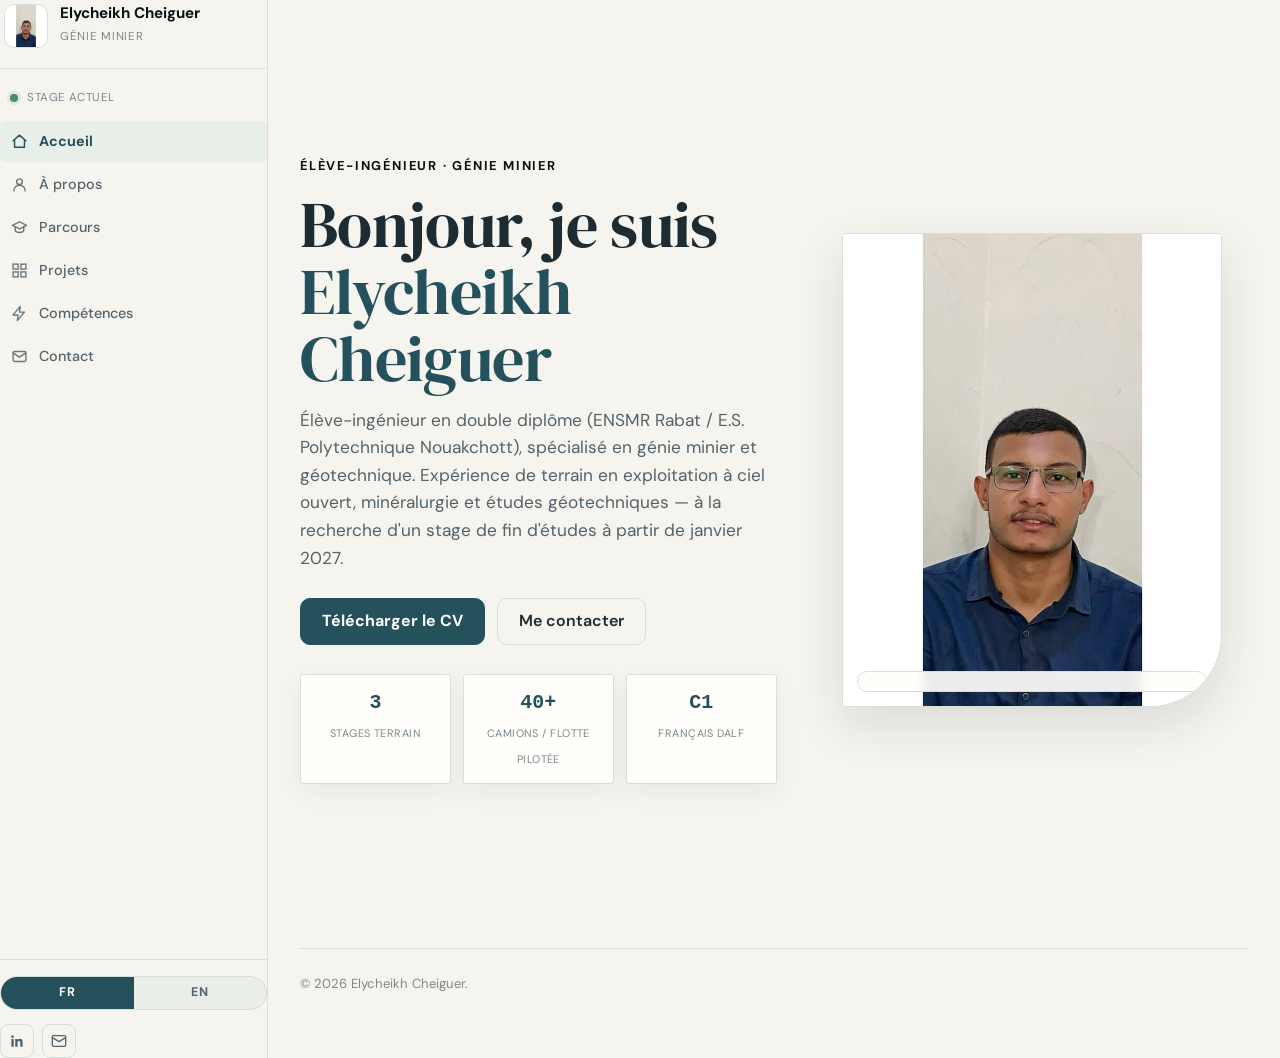
==== index.html @ e335070d "first commit" ====
<!DOCTYPE html>
<html lang="fr">
<head>
<meta charset="UTF-8">
<meta name="viewport" content="width=device-width, initial-scale=1.0">
<title>Elycheikh Cheiguer - Portfolio</title>
<meta name="description" content="Portfolio d'Elycheikh Cheiguer, &eacute;l&egrave;ve-ing&eacute;nieur en g&eacute;nie minier - g&eacute;otechnique, exploitation mini&egrave;re et min&eacute;ralurgie.">
<link rel="icon" href="assets/img/headshot.jpg">
<link rel="stylesheet" href="https://cdn.jsdelivr.net/npm/bootstrap@5.3.3/dist/css/bootstrap.min.css">
<link rel="preconnect" href="https://fonts.googleapis.com">
<link rel="preconnect" href="https://fonts.gstatic.com" crossorigin>
<link href="https://fonts.googleapis.com/css2?family=DM+Sans:wght@400;500;600;700&family=DM+Serif+Display&display=swap" rel="stylesheet">
<link rel="stylesheet" href="style.css">
</head>
<body>
<div class="app-shell d-flex">
  <nav class="app-sidebar offcanvas-lg offcanvas-start" tabindex="-1" id="appSidebar" aria-label="Navigation principale">
    <div class="offcanvas-header d-lg-none">
      <h2 class="offcanvas-title">Menu</h2>
      <button type="button" class="btn-close" data-bs-dismiss="offcanvas" data-bs-target="#appSidebar" aria-label="Close"></button>
    </div>
    <div class="offcanvas-body sidebar-body">
      <a class="sidebar-brand" href="index.html">
        <img src="assets/img/headshot.jpg" alt="" class="sidebar-avatar" width="44" height="44">
        <span class="sidebar-brand-text"><strong>Elycheikh Cheiguer</strong><span data-i18n="sidebar.role">G&eacute;nie Minier</span></span>
      </a>
      <div class="sidebar-presence"><span class="presence-dot" aria-hidden="true"></span><span data-i18n="hero.badge.title">Stage actuel</span></div>
      <ul class="nav flex-column sidebar-nav">
        <li class="nav-item"><a class="nav-link active" data-nav href="index.html" aria-current="page"><svg width="17" height="17" viewBox="0 0 24 24" fill="none" stroke="currentColor" stroke-width="2" stroke-linecap="round" stroke-linejoin="round"><path d="M3 11l9-8 9 8"/><path d="M5 10v10h14V10"/></svg><span data-i18n="nav.home">Accueil</span></a></li>
        <li class="nav-item"><a class="nav-link" data-nav href="about.html"><svg width="17" height="17" viewBox="0 0 24 24" fill="none" stroke="currentColor" stroke-width="2" stroke-linecap="round" stroke-linejoin="round"><circle cx="12" cy="8" r="4"/><path d="M4 21c0-4.4 3.6-8 8-8s8 3.6 8 8"/></svg><span data-i18n="nav.about">&Agrave; propos</span></a></li>
        <li class="nav-item"><a class="nav-link" data-nav href="journey.html"><svg width="17" height="17" viewBox="0 0 24 24" fill="none" stroke="currentColor" stroke-width="2" stroke-linecap="round" stroke-linejoin="round"><path d="M2 9l10-5 10 5-10 5-10-5z"/><path d="M6 11v5c0 1.7 2.7 3 6 3s6-1.3 6-3v-5"/></svg><span data-i18n="nav.education">Parcours</span></a></li>
        <li class="nav-item"><a class="nav-link" data-nav href="projects.html"><svg width="17" height="17" viewBox="0 0 24 24" fill="none" stroke="currentColor" stroke-width="2"><rect x="3" y="3" width="7" height="7"/><rect x="14" y="3" width="7" height="7"/><rect x="14" y="14" width="7" height="7"/><rect x="3" y="14" width="7" height="7"/></svg><span data-i18n="nav.projects">Projets</span></a></li>
        <li class="nav-item"><a class="nav-link" data-nav href="skills.html"><svg width="17" height="17" viewBox="0 0 24 24" fill="none" stroke="currentColor" stroke-width="2" stroke-linecap="round" stroke-linejoin="round"><path d="M13 2L3 14h7l-1 8 10-12h-7l1-8z"/></svg><span data-i18n="nav.skills">Comp&eacute;tences</span></a></li>
        <li class="nav-item"><a class="nav-link" data-nav href="contact.html"><svg width="17" height="17" viewBox="0 0 24 24" fill="none" stroke="currentColor" stroke-width="2" stroke-linecap="round" stroke-linejoin="round"><rect x="3" y="5" width="18" height="14" rx="2"/><path d="M3 7l9 6 9-6"/></svg><span data-i18n="nav.contact">Contact</span></a></li>
      </ul>
      <div class="sidebar-footer">
        <div class="lang-toggle" role="group" aria-label="Language"><button type="button" data-lang-btn="fr">FR</button><button type="button" data-lang-btn="en">EN</button></div>
        <div class="sidebar-social">
          <a href="https://www.linkedin.com/in/elycheikh-cheiguer" target="_blank" rel="noopener noreferrer" aria-label="LinkedIn"><svg width="16" height="16" viewBox="0 0 24 24" fill="currentColor"><path d="M20.45 20.45h-3.56v-5.57c0-1.33-.02-3.04-1.85-3.04-1.86 0-2.14 1.45-2.14 2.94v5.67H9.34V9h3.41v1.56h.05c.48-.9 1.64-1.85 3.37-1.85 3.6 0 4.27 2.37 4.27 5.46v6.28zM5.34 7.43a2.07 2.07 0 1 1 0-4.13 2.07 2.07 0 0 1 0 4.13zM7.12 20.45H3.56V9h3.56v11.45z"/></svg></a>
          <a href="mailto:elycheikh.cheiguer@enim.ac.ma" aria-label="Email"><svg width="16" height="16" viewBox="0 0 24 24" fill="none" stroke="currentColor" stroke-width="2" stroke-linecap="round" stroke-linejoin="round"><rect x="2" y="4" width="20" height="16" rx="2"/><path d="M22 7l-10 6L2 7"/></svg></a>
        </div>
      </div>
    </div>
  </nav>
  <main class="app-main">
    <div class="topbar-mobile d-lg-none">
      <button type="button" class="hamburger-btn" data-bs-toggle="offcanvas" data-bs-target="#appSidebar" aria-controls="appSidebar" aria-label="Menu"><svg viewBox="0 0 24 24" width="20" height="20" fill="none" stroke="currentColor" stroke-width="2" stroke-linecap="round"><line x1="3" y1="6" x2="21" y2="6"/><line x1="3" y1="12" x2="21" y2="12"/><line x1="3" y1="18" x2="21" y2="18"/></svg></button>
      <span class="mobile-brand">Elycheikh Cheiguer</span>
    </div>
    <div class="content-wrap">
<section id="home" class="section hero">
        <div class="hero-text">
          <span class="hero-kicker" data-i18n="hero.kicker">Élève-ingénieur · Génie Minier</span>
          <h1>
            <span data-i18n="hero.title1">Bonjour, je suis</span><br>
            <span class="accent-ink">Elycheikh Cheiguer</span>
          </h1>
          <p class="hero-sub" data-i18n="hero.sub">Élève-ingénieur en double diplôme (ENSMR Rabat / E.S. Polytechnique Nouakchott), spécialisé en génie minier et géotechnique. Expérience de terrain en exploitation à ciel ouvert, minéralurgie et études géotechniques — à la recherche d'un stage de fin d'études à partir de janvier 2027.</p>

          <div class="hero-cta">
            <a class="btn btn-accent" href="assets/cv/Elycheikh_Cheiguer_CV_FR.pdf" target="_blank" data-i18n="hero.cta.cv" data-cv-link>
              Télécharger le CV
            </a>
            <a class="btn btn-outline-ghost" href="contact.html" data-i18n="hero.cta.contact">Me contacter</a>
          </div>

          <div class="hero-stats">
            <div class="hero-stat"><b>3</b><span data-i18n="hero.stat1">Stages terrain</span></div>
            <div class="hero-stat"><b>40+</b><span data-i18n="hero.stat2">Camions / flotte pilotée</span></div>
            <div class="hero-stat"><b>C1</b><span data-i18n="hero.stat3">Français DALF</span></div>
          </div>
        </div>

        <div class="hero-portrait-wrap">
          <div class="hero-portrait-frame">
            <img src="assets/img/headshot.jpg" alt="Portrait d'Elycheikh Cheiguer">
            <div class="hero-portrait-badge">
          
            </div>
          </div>
        </div>
      </section>
      <footer class="site-footer">
        <span>&copy; <span id="year"></span> Elycheikh Cheiguer.</span>
      </footer>
    </div>
  </main>
</div>
<script src="https://cdn.jsdelivr.net/npm/bootstrap@5.3.3/dist/js/bootstrap.bundle.min.js"></script>
<script src="script.js"></script>
</body>
</html>
---- style.css ----
/* ============================================================
   Elycheikh Cheiguer — Portfolio
   style.css
   ============================================================ */

:root {
  --bg: #f5f4ef;
  --surface: #fffefa;
  --surface-2: #e9eee9;
  --surface-3: #d6dfd9;
  --border: #d8ded8;
  --ink: #1d2b33;
  --ink-soft: #53636b;
  --ink-faint: #7b888d;
  --accent: #24515c;
  --accent-soft: #071213;
  --accent-ink: #fffefa;
  --danger: #519cba;
  --ok: #39745e;
  --info: #557a8a;

  --font-title: "DM Serif Display", Georgia, serif;
  --font-body: "DM Sans", -apple-system, BlinkMacSystemFont, "Segoe UI", sans-serif;
  --font-data: "Segoe UI", Consolas, "Cascadia Mono", monospace;

  --shadow: 0 18px 48px rgba(32, 42, 38, 0.12);
  --shadow-sm: 0 5px 18px rgba(32, 42, 38, 0.07);
  --radius: 8px;
  --radius-sm: 6px;

  --sidebar-w: 268px;
}

* { box-sizing: border-box; }

html { scroll-behavior: smooth; }

body {
  background: var(--bg);
  color: var(--ink);
  font-family: var(--font-body);
  font-size: 16px;
  line-height: 1.6;
  margin: 0;
  -webkit-font-smoothing: antialiased;
  overflow-x: hidden;
}

img { max-width: 100%; display: block; }

a { color: var(--accent-soft); text-decoration: none; }
a:hover { color: var(--accent); }

h1, h2, h3, h4, h5, h6 {
  font-family: var(--font-title);
  color: var(--ink);
  font-weight: 700;
  letter-spacing: -0.01em;
}

::selection { background: var(--accent); color: var(--accent-ink); }

/* ---------- scrollbar ---------- */
::-webkit-scrollbar { width: 10px; height: 10px; }
::-webkit-scrollbar-track { background: var(--bg); }
::-webkit-scrollbar-thumb { background: var(--surface-3); border-radius: 8px; }
::-webkit-scrollbar-thumb:hover { background: var(--accent); }

/* ============================================================
   APP SHELL / SIDEBAR (pattern reused from the Chrono Cycle
   Camion dashboard: offcanvas-lg sidebar + mobile topbar)
   ============================================================ */

.app-shell { min-height: 100vh; }

.topbar-mobile {
  display: none;
  align-items: center;
  gap: .75rem;
  padding: .85rem 1rem;
  background: var(--surface);
  border-bottom: 1px solid var(--border);
  position: sticky;
  top: 0;
  z-index: 1030;
}

.hamburger-btn {
  background: transparent;
  border: 1px solid var(--border);
  border-radius: 8px;
  width: 40px;
  height: 40px;
  display: inline-flex;
  align-items: center;
  justify-content: center;
  color: var(--ink);
}

.topbar-mobile .mobile-brand {
  font-family: var(--font-title);
  font-weight: 700;
  color: var(--ink);
}

.app-sidebar {
  width: var(--sidebar-w);
  background: var(--surface);
  border-right: 1px solid var(--border);
}

.sidebar-body {
  display: flex;
  flex-direction: column;
  height: 100%;
  padding: 1.5rem 1.1rem;
}

.sidebar-brand {
  display: flex;
  align-items: center;
  gap: .75rem;
  padding: .25rem .25rem 1.25rem;
  border-bottom: 1px solid var(--border);
  margin-bottom: 1.1rem;
}

.sidebar-avatar {
  width: 44px;
  height: 44px;
  border-radius: 10px;
  object-fit: cover;
  border: 1px solid var(--border);
}

.sidebar-brand-text h1 {
  font-size: .95rem;
  margin: 0;
  line-height: 1.2;
}

.sidebar-brand-text strong {
  font-size: .95rem;
  display: block;
  line-height: 1.2;
}

.sidebar-brand-text span {
  font-size: .72rem;
  color: var(--ink-faint);
  text-transform: uppercase;
  letter-spacing: .06em;
}

.sidebar-nav { flex: 1; }

.sidebar-presence {
  display: flex;
  align-items: center;
  gap: .55rem;
  color: var(--ink-faint);
  font-size: .72rem;
  letter-spacing: .04em;
  text-transform: uppercase;
  margin: .15rem .65rem .85rem;
}

.presence-dot {
  width: 8px;
  height: 8px;
  border-radius: 50%;
  background: #4b8b68;
  box-shadow: 0 0 0 3px rgba(75, 139, 104, .12);
}

.nav-section-label {
  font-size: .68rem;
  text-transform: uppercase;
  letter-spacing: .09em;
  color: var(--ink-faint);
  margin: 1.1rem .5rem .4rem;
}

.app-sidebar .nav-link {
  display: flex;
  align-items: center;
  gap: .7rem;
  color: var(--ink-soft);
  border-radius: var(--radius-sm);
  padding: .55rem .7rem;
  font-size: .9rem;
  font-weight: 500;
  margin-bottom: .15rem;
  transition: background .15s ease, color .15s ease;
}

.app-sidebar .nav-link svg { flex-shrink: 0; opacity: .85; }

.app-sidebar .nav-link:hover {
  background: var(--surface-2);
  color: var(--ink);
}

.app-sidebar .nav-link.active {
  background: #e8eee8;
  color: var(--accent);
  font-weight: 700;
}
.app-sidebar .nav-link.active svg { opacity: 1; }

.sidebar-footer {
  border-top: 1px solid var(--border);
  padding-top: 1rem;
  margin-top: 1rem;
}

.lang-toggle {
  display: flex;
  border: 1px solid var(--border);
  border-radius: 999px;
  overflow: hidden;
  background: var(--surface-2);
}

.lang-toggle button {
  flex: 1;
  background: transparent;
  border: none;
  color: var(--ink-soft);
  font-size: .78rem;
  font-weight: 700;
  letter-spacing: .04em;
  padding: .4rem 0;
  cursor: pointer;
  transition: background .15s ease, color .15s ease;
}

.lang-toggle button.active {
  background: var(--accent);
  color: var(--accent-ink);
}

.sidebar-social {
  display: flex;
  gap: .5rem;
  margin-top: .85rem;
}

.sidebar-social a {
  width: 34px;
  height: 34px;
  display: inline-flex;
  align-items: center;
  justify-content: center;
  border: 1px solid var(--border);
  border-radius: 8px;
  color: var(--ink-soft);
}

.sidebar-social a:hover {
  color: var(--accent-ink);
  background: var(--accent);
  border-color: var(--accent);
}

.app-main { flex: 1; min-width: 0; }

.content-wrap {
  max-width: 1180px;
  margin: 0 auto;
  padding: 2.5rem 2rem 4rem;
}

/* ============================================================
   SECTION HEADERS
   ============================================================ */

.section { scroll-margin-top: 1.5rem; padding-top: 2.2rem; }
.section:first-child { padding-top: 0; }

.section-eyebrow {
  color: var(--accent);
  font-size: .78rem;
  font-weight: 700;
  text-transform: uppercase;
  letter-spacing: .12em;
  margin-bottom: .4rem;
  display: flex;
  align-items: center;
  gap: .5rem;
}

.section-eyebrow::before {
  content: "";
  width: 22px;
  height: 2px;
  background: var(--accent);
  display: inline-block;
}

.section-title {
  font-size: clamp(1.5rem, 2.4vw, 2rem);
  margin: 0 0 .6rem;
}

.section-lead {
  color: var(--ink-soft);
  max-width: 68ch;
  margin-bottom: 2rem;
}

/* ============================================================
   CARD (consistent with Chrono Cycle Camion .card, explicit
   color overrides to avoid Bootstrap collision)
   ============================================================ */

.card {
  background: var(--surface);
  color: var(--ink);
  border: 1px solid var(--border);
  border-radius: var(--radius);
  box-shadow: var(--shadow-sm);
  padding: 1.4rem;
  margin-bottom: 1rem;
}

.card-flat {
  background: var(--surface-2);
  border: 1px solid var(--border);
  border-radius: var(--radius-sm);
}

/* ============================================================
   HERO
   ============================================================ */

.hero {
  display: grid;
  grid-template-columns: 1.05fr .95fr;
  gap: 2.5rem;
  align-items: center;
  min-height: calc(100vh - 2.5rem);
  padding-top: 1rem;
}

.hero > * { min-width: 0; }

.hero-kicker {
  color: var(--accent);
  font-weight: 700;
  letter-spacing: .1em;
  text-transform: uppercase;
  font-size: .8rem;
  margin-bottom: .9rem;
  display: block;
}

.hero h1 {
  font-size: clamp(2.7rem, 5vw, 4.4rem);
  line-height: 1.05;
  margin-bottom: .9rem;
  font-weight: 500;
}

.hero h1 .accent-ink { color: var(--accent); }

.hero-sub {
  color: var(--ink-soft);
  font-size: 1.08rem;
  max-width: 54ch;
  margin-bottom: 1.6rem;
}

.hero-cta { display: flex; gap: .8rem; flex-wrap: wrap; margin-bottom: 1.8rem; }

.btn-accent {
  background: var(--accent);
  border: 1px solid var(--accent);
  color: var(--accent-ink);
  font-weight: 700;
  border-radius: 10px;
  padding: .65rem 1.3rem;
}
.btn-accent:hover { background: var(--accent-soft); border-color: var(--accent-soft); color: var(--accent-ink); }

.btn-outline-ghost {
  background: transparent;
  border: 1px solid var(--border);
  color: var(--ink);
  font-weight: 600;
  border-radius: 10px;
  padding: .65rem 1.3rem;
}
.btn-outline-ghost:hover { border-color: var(--accent); color: var(--accent-soft); }

.hero-stats {
  display: grid;
  grid-template-columns: repeat(3, 1fr);
  gap: .75rem;
  max-width: 480px;
}

.hero-stat {
  min-width: 0;
  background: var(--surface);
  border: 1px solid var(--border);
  border-radius: var(--radius-sm);
  padding: .8rem .6rem;
  text-align: center;
}

.hero-stat b {
  display: block;
  font-family: var(--font-data);
  font-size: 1.25rem;
  color: var(--accent);
}

.hero-stat span {
  font-size: .68rem;
  color: var(--ink-faint);
  text-transform: uppercase;
  letter-spacing: .04em;
}

.hero-portrait-wrap { position: relative; display: flex; justify-content: center; }

.hero-portrait-frame {
  position: relative;
  width: min(100%, 380px);
  border-radius: 3px 3px 72px 3px;
  overflow: hidden;
  border: 1px solid var(--border);
  box-shadow: var(--shadow);
}

.hero-portrait-frame img {
  width: 100%;
  aspect-ratio: 4 / 5;
  object-fit: cover;
}

.hero-portrait-badge {
  position: absolute;
  bottom: 14px;
  left: 14px;
  right: 14px;
  background: rgba(255, 254, 250, .92);
  backdrop-filter: blur(6px);
  border: 1px solid var(--border);
  border-radius: 10px;
  padding: .6rem .8rem;
  font-size: .78rem;
  color: var(--ink-soft);
}
.hero-portrait-badge b { color: var(--ink); }

/* ============================================================
   ABOUT
   ============================================================ */

.about-grid { display: grid; grid-template-columns: 1.3fr .7fr; gap: 1.5rem; }
.about-grid > * { min-width: 0; }

.fact-list { display: grid; gap: .65rem; }
.fact-item { display: flex; gap: .75rem; align-items: flex-start; }
.fact-item .ic {
  width: 34px; height: 34px; flex-shrink: 0;
  border-radius: 8px; background: var(--surface-2); border: 1px solid var(--border);
  display: flex; align-items: center; justify-content: center; color: var(--accent);
}
.fact-item b { display: block; font-size: .88rem; color: var(--ink); }
.fact-item span { font-size: .8rem; color: var(--ink-faint); }

/* ============================================================
   TIMELINE (education)
   ============================================================ */

.timeline { position: relative; padding-left: 1.6rem; }
.timeline::before {
  content: "";
  position: absolute;
  left: 7px; top: 6px; bottom: 6px;
  width: 2px;
  background: var(--border);
}

.timeline-item { position: relative; padding-bottom: 1.4rem; }
.timeline-item:last-child { padding-bottom: 0; }

.timeline-item::before {
  content: "";
  position: absolute;
  left: -1.6rem;
  top: 4px;
  width: 15px; height: 15px;
  border-radius: 50%;
  background: var(--surface);
  border: 2px solid var(--accent);
}

.timeline-item.is-current::before { background: var(--accent); }

.timeline-date {
  font-family: var(--font-data);
  font-size: .76rem;
  color: var(--accent);
  text-transform: uppercase;
  letter-spacing: .05em;
  margin-bottom: .15rem;
}

.timeline-item h3 { font-size: 1.02rem; margin: 0 0 .15rem; }
.timeline-item .org { color: var(--ink-soft); font-size: .86rem; margin-bottom: .3rem; }
.timeline-item p { color: var(--ink-faint); font-size: .86rem; margin: 0; }

/* ============================================================
   EXPERIENCE
   ============================================================ */

.exp-card { padding: 0; overflow: hidden; }

.exp-head {
  display: flex;
  justify-content: space-between;
  align-items: flex-start;
  gap: 1rem;
  padding: 1.3rem 1.4rem;
  flex-wrap: wrap;
}

.exp-head h3 { font-size: 1.12rem; margin: 0 0 .25rem; }
.exp-head .org { color: var(--accent-soft); font-size: .88rem; font-weight: 600; }
.exp-head .meta { color: var(--ink-faint); font-size: .8rem; margin-top: .2rem; }

.badge-pill {
  display: inline-block;
  background: var(--surface-2);
  border: 1px solid var(--border);
  color: var(--ink-soft);
  border-radius: 999px;
  font-size: .72rem;
  padding: .28rem .7rem;
  margin: 0 .35rem .35rem 0;
  font-weight: 600;
}

.exp-body {
  padding: 0 1.4rem 1.4rem;
  color: var(--ink-soft);
  font-size: .92rem;
}

.exp-body p { margin-bottom: .8rem; }

/* --- featured SNIM case study --- */

.case-study { padding: 0; }

.case-hero {
  position: relative;
  min-height: 300px;
  background-size: cover;
  background-position: center;
  display: flex;
  align-items: flex-end;
  padding: 1.6rem;
}

.case-hero::before {
  content: "";
  position: absolute; inset: 0;
  background: linear-gradient(180deg, rgba(20,21,26,.15) 0%, rgba(20,21,26,.96) 100%);
}

.case-hero-content { position: relative; z-index: 1; }
.case-hero .badge-pill { background: rgba(29,31,38,.75); }

.case-hero h3 { font-size: 1.5rem; margin: 0 0 .35rem; }
.case-hero .org { color: var(--accent-soft); font-weight: 700; font-size: .95rem; }

.case-stats {
  display: grid;
  grid-template-columns: repeat(auto-fit, minmax(110px, 1fr));
  gap: .7rem;
  padding: 1.3rem 1.6rem;
  border-bottom: 1px solid var(--border);
}

.case-stat { text-align: center; min-width: 0; }
.case-stat b { display: block; font-family: var(--font-data); font-size: 1.3rem; color: var(--accent); }
.case-stat span { font-size: .68rem; color: var(--ink-faint); text-transform: uppercase; letter-spacing: .04em; }

.case-nav {
  display: flex;
  gap: .4rem;
  padding: 1rem 1.6rem 0;
  flex-wrap: wrap;
  border-bottom: 1px solid var(--border);
}

.case-nav-btn {
  background: transparent;
  border: 1px solid var(--border);
  color: var(--ink-soft);
  border-radius: 999px 999px 0 0;
  padding: .5rem 1rem;
  font-size: .82rem;
  font-weight: 600;
  cursor: pointer;
  border-bottom: none;
  transition: background .15s ease, color .15s ease;
}

.case-nav-btn.active {
  background: var(--surface-2);
  color: var(--accent);
}

.case-pane { display: none; padding: 1.5rem 1.6rem 1.8rem; }
.case-pane.active { display: block; }

.case-pane h4 {
  font-size: .98rem;
  color: var(--ink);
  margin: 1.1rem 0 .5rem;
}
.case-pane h4:first-child { margin-top: 0; }

.case-pane p { color: var(--ink-soft); font-size: .92rem; margin-bottom: .8rem; }

.case-pane ul { padding-left: 1.2rem; color: var(--ink-soft); font-size: .9rem; margin-bottom: .9rem; }
.case-pane li { margin-bottom: .4rem; }
.case-pane li strong { color: var(--ink); }

.case-gallery {
  display: grid;
  grid-template-columns: repeat(3, 1fr);
  gap: .6rem;
  margin: .9rem 0 1.2rem;
}

.case-gallery figure {
  margin: 0;
  min-width: 0;
  border-radius: var(--radius-sm);
  overflow: hidden;
  border: 1px solid var(--border);
  background: var(--surface-2);
}

.case-gallery img { width: 100%; height: 150px; object-fit: cover; }

.case-gallery figcaption {
  font-size: .72rem;
  color: var(--ink-faint);
  padding: .5rem .6rem;
}

/* pareto bars */

.pareto {
  display: flex;
  align-items: flex-end;
  gap: .55rem;
  height: 170px;
  padding: 1rem .5rem .5rem;
  background: var(--surface-2);
  border: 1px solid var(--border);
  border-radius: var(--radius-sm);
  margin-bottom: 1.2rem;
}

.pareto-col { flex: 1; min-width: 0; display: flex; flex-direction: column; align-items: center; justify-content: flex-end; height: 100%; }

.pareto-bar {
  width: 100%;
  max-width: 34px;
  background: linear-gradient(180deg, var(--accent-soft), var(--accent));
  border-radius: 4px 4px 0 0;
}

.pareto-col:nth-child(n+4) .pareto-bar { background: var(--surface-3); }

.pareto-pct { font-family: var(--font-data); font-size: .72rem; color: var(--ink); margin-bottom: .3rem; }
.pareto-label { font-size: .64rem; color: var(--ink-faint); margin-top: .4rem; text-align: center; }

.tool-chip {
  display: inline-flex;
  align-items: center;
  gap: .4rem;
  background: var(--surface-2);
  border: 1px solid var(--border);
  border-radius: 999px;
  padding: .3rem .75rem;
  font-size: .78rem;
  color: var(--ink-soft);
  margin: 0 .4rem .4rem 0;
}

.quote-block {
  border-left: 3px solid var(--accent);
  padding: .3rem 0 .3rem 1rem;
  color: var(--ink-soft);
  font-style: italic;
  font-size: .9rem;
  margin: 1rem 0;
}

/* ============================================================
   PROJECTS
   ============================================================ */

.project-card { display: flex; flex-direction: column; height: 100%; }
.project-card h3 { font-size: 1.02rem; margin-bottom: .3rem; }
.project-card .meta { color: var(--ink-faint); font-size: .76rem; margin-bottom: .6rem; }
.project-card p { color: var(--ink-soft); font-size: .88rem; flex: 1; }

/* ============================================================
   SKILLS
   ============================================================ */

.skill-group h3 {
  font-size: .85rem;
  text-transform: uppercase;
  letter-spacing: .06em;
  color: var(--ink-faint);
  margin-bottom: .7rem;
}

.skill-bar-row { margin-bottom: .85rem; }
.skill-bar-row .top { display: flex; justify-content: space-between; font-size: .84rem; margin-bottom: .3rem; }
.skill-bar-row .top b { color: var(--ink); font-weight: 600; }
.skill-bar-row .top span { color: var(--ink-faint); font-family: var(--font-data); font-size: .76rem; }

.skill-track {
  height: 7px;
  background: var(--surface-2);
  border-radius: 99px;
  overflow: hidden;
  border: 1px solid var(--border);
}

.skill-fill {
  height: 100%;
  background: linear-gradient(90deg, var(--accent-soft), var(--accent));
  border-radius: 99px;
}

.cert-row { display: flex; flex-wrap: wrap; gap: .5rem; }

/* ============================================================
   CONTACT
   ============================================================ */

.contact-grid { display: grid; grid-template-columns: repeat(auto-fit, minmax(220px, 1fr)); gap: 1rem; }

.contact-card {
  display: flex;
  align-items: center;
  gap: .9rem;
  padding: 1.1rem;
  min-width: 0;
}

.contact-card > div { min-width: 0; }
.contact-card a, .contact-card span.val { word-break: break-word; }

.contact-card .ic {
  width: 42px; height: 42px; flex-shrink: 0;
  border-radius: 10px; background: var(--surface-2); border: 1px solid var(--border);
  display: flex; align-items: center; justify-content: center; color: var(--accent);
}

.contact-card b { display: block; font-size: .78rem; color: var(--ink-faint); text-transform: uppercase; letter-spacing: .04em; }
.contact-card a, .contact-card span.val { color: var(--ink); font-weight: 600; font-size: .94rem; }

/* ============================================================
   FOOTER
   ============================================================ */

.site-footer {
  border-top: 1px solid var(--border);
  margin-top: 3rem;
  padding-top: 1.5rem;
  color: var(--ink-faint);
  font-size: .82rem;
  display: flex;
  justify-content: space-between;
  flex-wrap: wrap;
  gap: .5rem;
}

a:focus-visible,
button:focus-visible {
  outline: 3px solid var(--accent-soft);
  outline-offset: 3px;
}

.section-title {
  font-size: clamp(2rem, 3vw, 2.8rem);
  letter-spacing: -.025em;
  font-weight: 500;
}

.hero-kicker,
.section-eyebrow {
  letter-spacing: .14em;
}

.card {
  border-color: var(--border);
}

.sidebar-brand {
  text-decoration: none;
}

.sidebar-brand-text {
  min-width: 0;
}

.hero-kicker {
  color: var(--accent-soft);
}

.hero-stat,
.card,
.contact-card {
  box-shadow: 0 8px 26px rgba(29, 43, 51, .055);
}

.hero-stat {
  border-radius: 3px;
}

.section-eyebrow::before {
  background: var(--accent-soft);
}

.case-hero::before {
  background: linear-gradient(180deg, rgba(20, 33, 38, .08) 0%, rgba(20, 33, 38, .92) 100%);
}

@media (prefers-reduced-motion: reduce) {
  *,
  *::before,
  *::after {
    scroll-behavior: auto !important;
    animation-duration: .01ms !important;
    animation-iteration-count: 1 !important;
    transition-duration: .01ms !important;
  }
}

/* ============================================================
   REVEAL ANIMATION
   ============================================================ */

.reveal { opacity: 0; transform: translateY(14px); transition: opacity .5s ease, transform .5s ease; }
.reveal.in { opacity: 1; transform: translateY(0); }

/* ============================================================
   RESPONSIVE
   ============================================================ */

@media (max-width: 991.98px) {
  .topbar-mobile { display: flex; }
  .content-wrap { padding: 1.6rem 1.1rem 3rem; }
  .hero { grid-template-columns: 1fr; min-height: auto; padding-top: .5rem; }
  .hero-portrait-wrap { order: -1; }
  .hero-portrait-frame { width: min(100%, 300px); }
  .about-grid { grid-template-columns: 1fr; }
  .case-gallery { grid-template-columns: repeat(2, 1fr); }
}

@media (max-width: 575.98px) {
  .hero-stats { grid-template-columns: repeat(3, 1fr); }
  .case-gallery { grid-template-columns: 1fr 1fr; }
  .case-stats { grid-template-columns: repeat(2, 1fr); }
  .site-footer { flex-direction: column; }
}
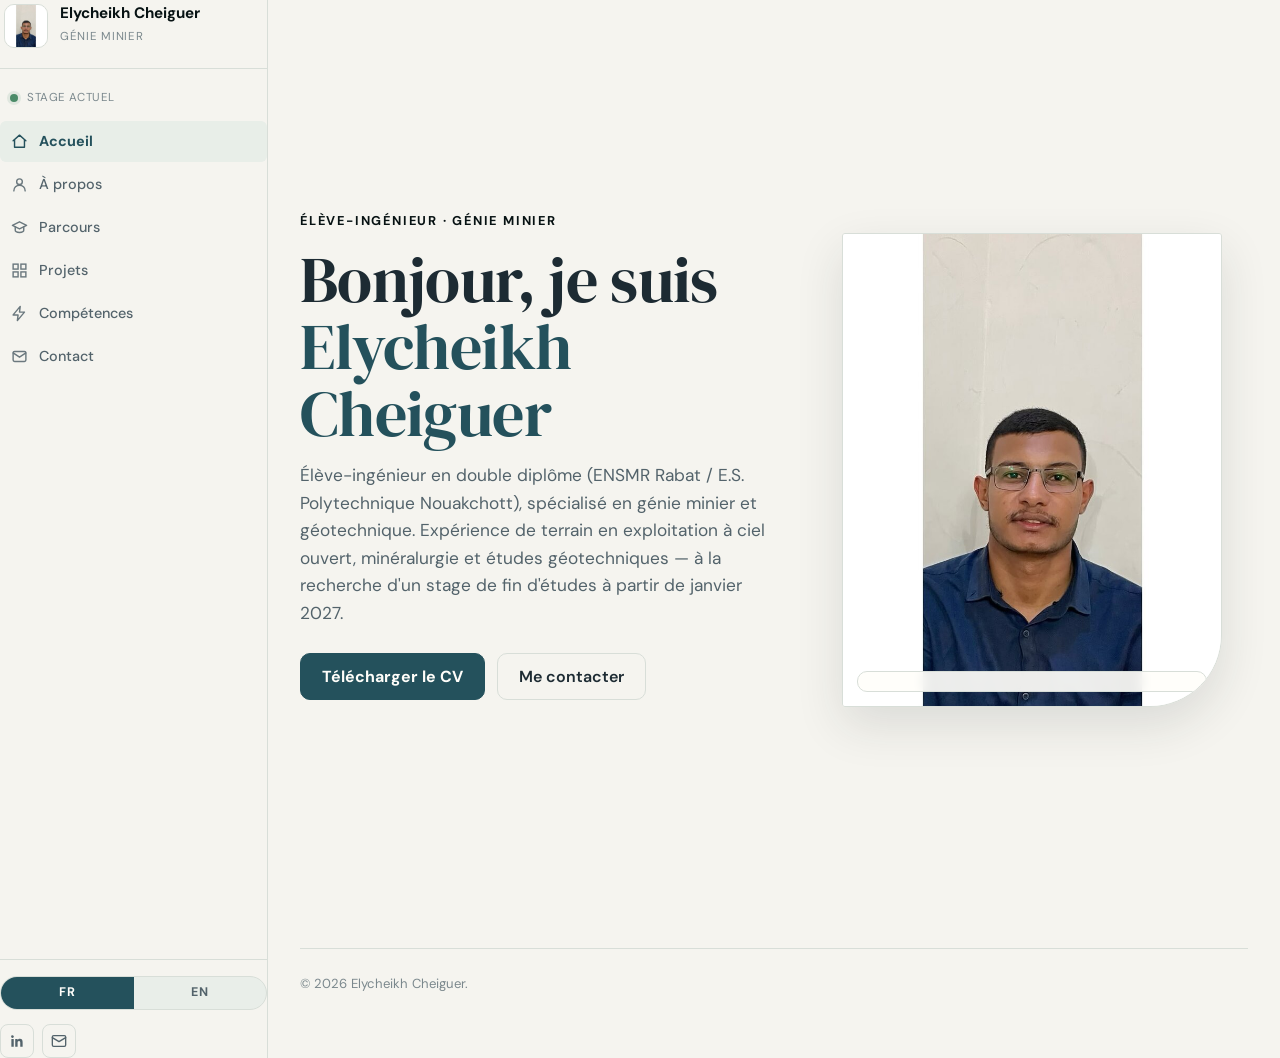
==== commit 2f4fd602: "Supprimer une petite info" ====
--- a/index.html
+++ b/index.html
@@ -63,12 +63,6 @@
             </a>
             <a class="btn btn-outline-ghost" href="contact.html" data-i18n="hero.cta.contact">Me contacter</a>
           </div>
-
-          <div class="hero-stats">
-            <div class="hero-stat"><b>3</b><span data-i18n="hero.stat1">Stages terrain</span></div>
-            <div class="hero-stat"><b>40+</b><span data-i18n="hero.stat2">Camions / flotte pilotée</span></div>
-            <div class="hero-stat"><b>C1</b><span data-i18n="hero.stat3">Français DALF</span></div>
-          </div>
         </div>
 
         <div class="hero-portrait-wrap">
--- a/style.css
+++ b/style.css
@@ -711,10 +711,80 @@
    PROJECTS
    ============================================================ */
 
-.project-card { display: flex; flex-direction: column; height: 100%; }
-.project-card h3 { font-size: 1.02rem; margin-bottom: .3rem; }
-.project-card .meta { color: var(--ink-faint); font-size: .76rem; margin-bottom: .6rem; }
-.project-card p { color: var(--ink-soft); font-size: .88rem; flex: 1; }
+.project-card {
+  display: grid;
+  grid-template-columns: minmax(0, .9fr) minmax(0, 1.1fr);
+  height: 100%;
+  overflow: hidden;
+}
+
+.project-visual {
+  display: flex;
+  flex-direction: column;
+  justify-content: center;
+  min-width: 0;
+  margin: 0;
+  background: #101719;
+}
+
+.project-visual img {
+  width: 100%;
+  height: 100%;
+  min-height: 300px;
+  object-fit: contain;
+}
+
+.project-visual figcaption {
+  padding: .55rem .85rem;
+  color: rgba(255, 255, 255, .76);
+  font-size: .72rem;
+}
+
+.project-content { padding: 1.35rem; }
+.project-card h3 { font-size: 1.2rem; margin-bottom: .3rem; }
+.project-card .meta { color: var(--ink-faint); font-size: .76rem; margin-bottom: .8rem; }
+.project-card .project-summary { color: var(--ink-soft); font-size: .92rem; }
+
+.project-details {
+  display: grid;
+  grid-template-columns: repeat(2, minmax(0, 1fr));
+  gap: 1rem;
+  margin: 1rem 0;
+}
+
+.project-detail h4 {
+  margin-bottom: .35rem;
+  font-family: var(--font-body);
+  font-size: .78rem;
+  font-weight: 700;
+  letter-spacing: .05em;
+  text-transform: uppercase;
+}
+
+.project-detail p { margin: 0; color: var(--ink-soft); font-size: .84rem; }
+
+.project-footer {
+  display: flex;
+  flex-wrap: wrap;
+  align-items: center;
+  justify-content: space-between;
+  gap: .75rem;
+  border-top: 1px solid var(--border);
+  padding-top: .8rem;
+}
+
+.project-report-link { font-size: .82rem; font-weight: 700; }
+.project-report-link:hover { text-decoration: underline; }
+
+@media (max-width: 767.98px) {
+  .project-card { grid-template-columns: 1fr; }
+  .project-visual img { min-height: 0; aspect-ratio: 16 / 10; }
+  .project-content { padding: 1.1rem; }
+}
+
+@media (max-width: 575.98px) {
+  .project-details { grid-template-columns: 1fr; }
+}
 
 /* ============================================================
    SKILLS
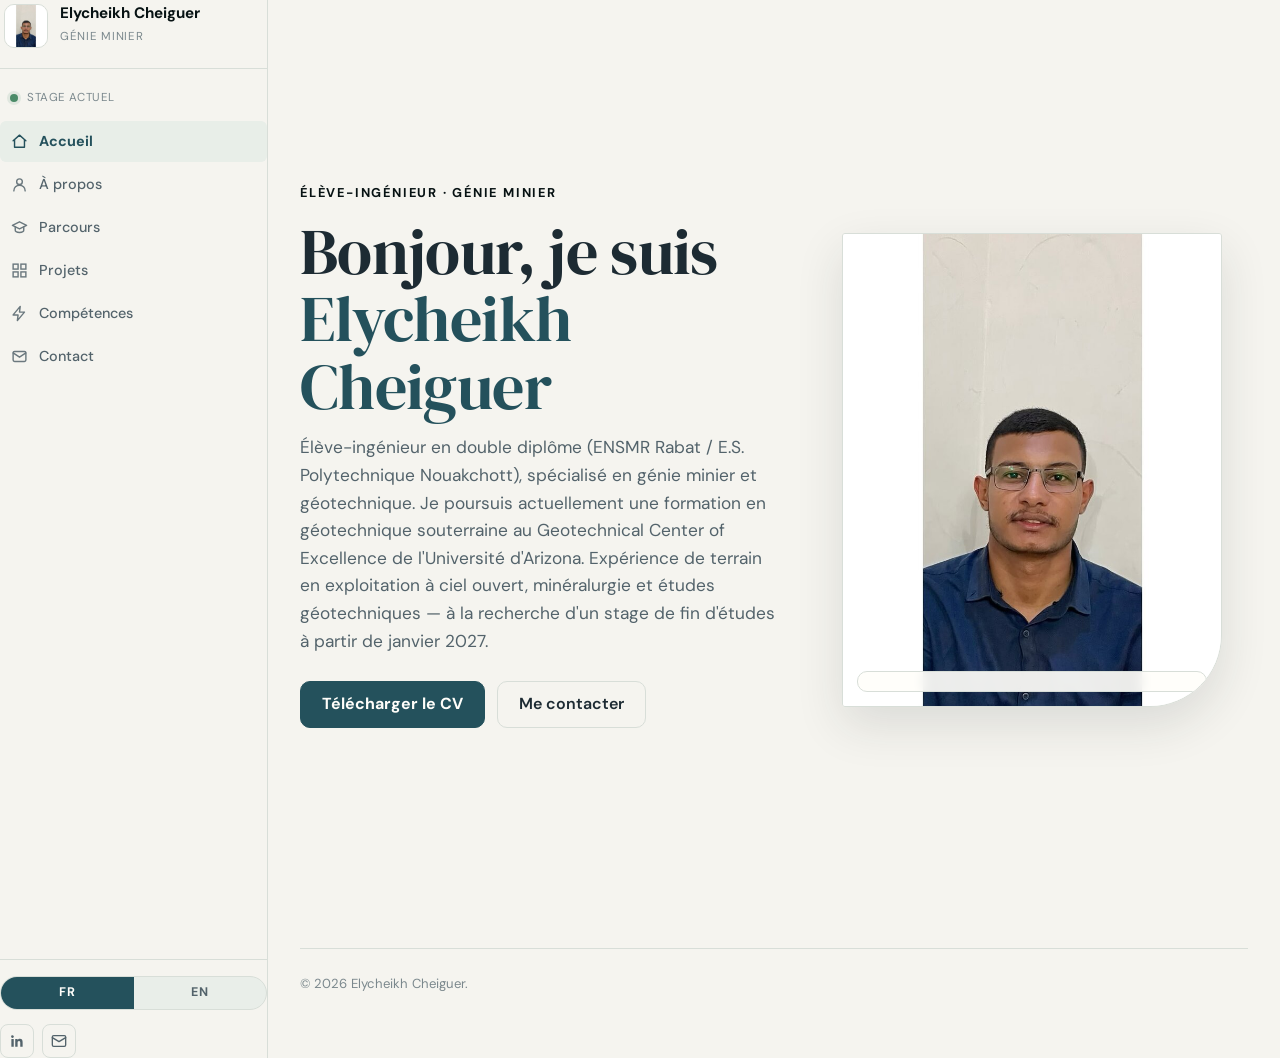
==== commit 453aefed: "Mention underground geotechnical training Highlight ongoing training at the University of Arizona in" ====
--- a/index.html
+++ b/index.html
@@ -55,7 +55,7 @@
             <span data-i18n="hero.title1">Bonjour, je suis</span><br>
             <span class="accent-ink">Elycheikh Cheiguer</span>
           </h1>
-          <p class="hero-sub" data-i18n="hero.sub">Élève-ingénieur en double diplôme (ENSMR Rabat / E.S. Polytechnique Nouakchott), spécialisé en génie minier et géotechnique. Expérience de terrain en exploitation à ciel ouvert, minéralurgie et études géotechniques — à la recherche d'un stage de fin d'études à partir de janvier 2027.</p>
+          <p class="hero-sub" data-i18n="hero.sub">Élève-ingénieur en double diplôme (ENSMR Rabat / E.S. Polytechnique Nouakchott), spécialisé en génie minier et géotechnique. Je poursuis actuellement une formation en géotechnique souterraine au Geotechnical Center of Excellence de l'Université d'Arizona. Expérience de terrain en exploitation à ciel ouvert, minéralurgie et études géotechniques — à la recherche d'un stage de fin d'études à partir de janvier 2027.</p>
 
           <div class="hero-cta">
             <a class="btn btn-accent" href="assets/cv/Elycheikh_Cheiguer_CV_FR.pdf" target="_blank" data-i18n="hero.cta.cv" data-cv-link>
